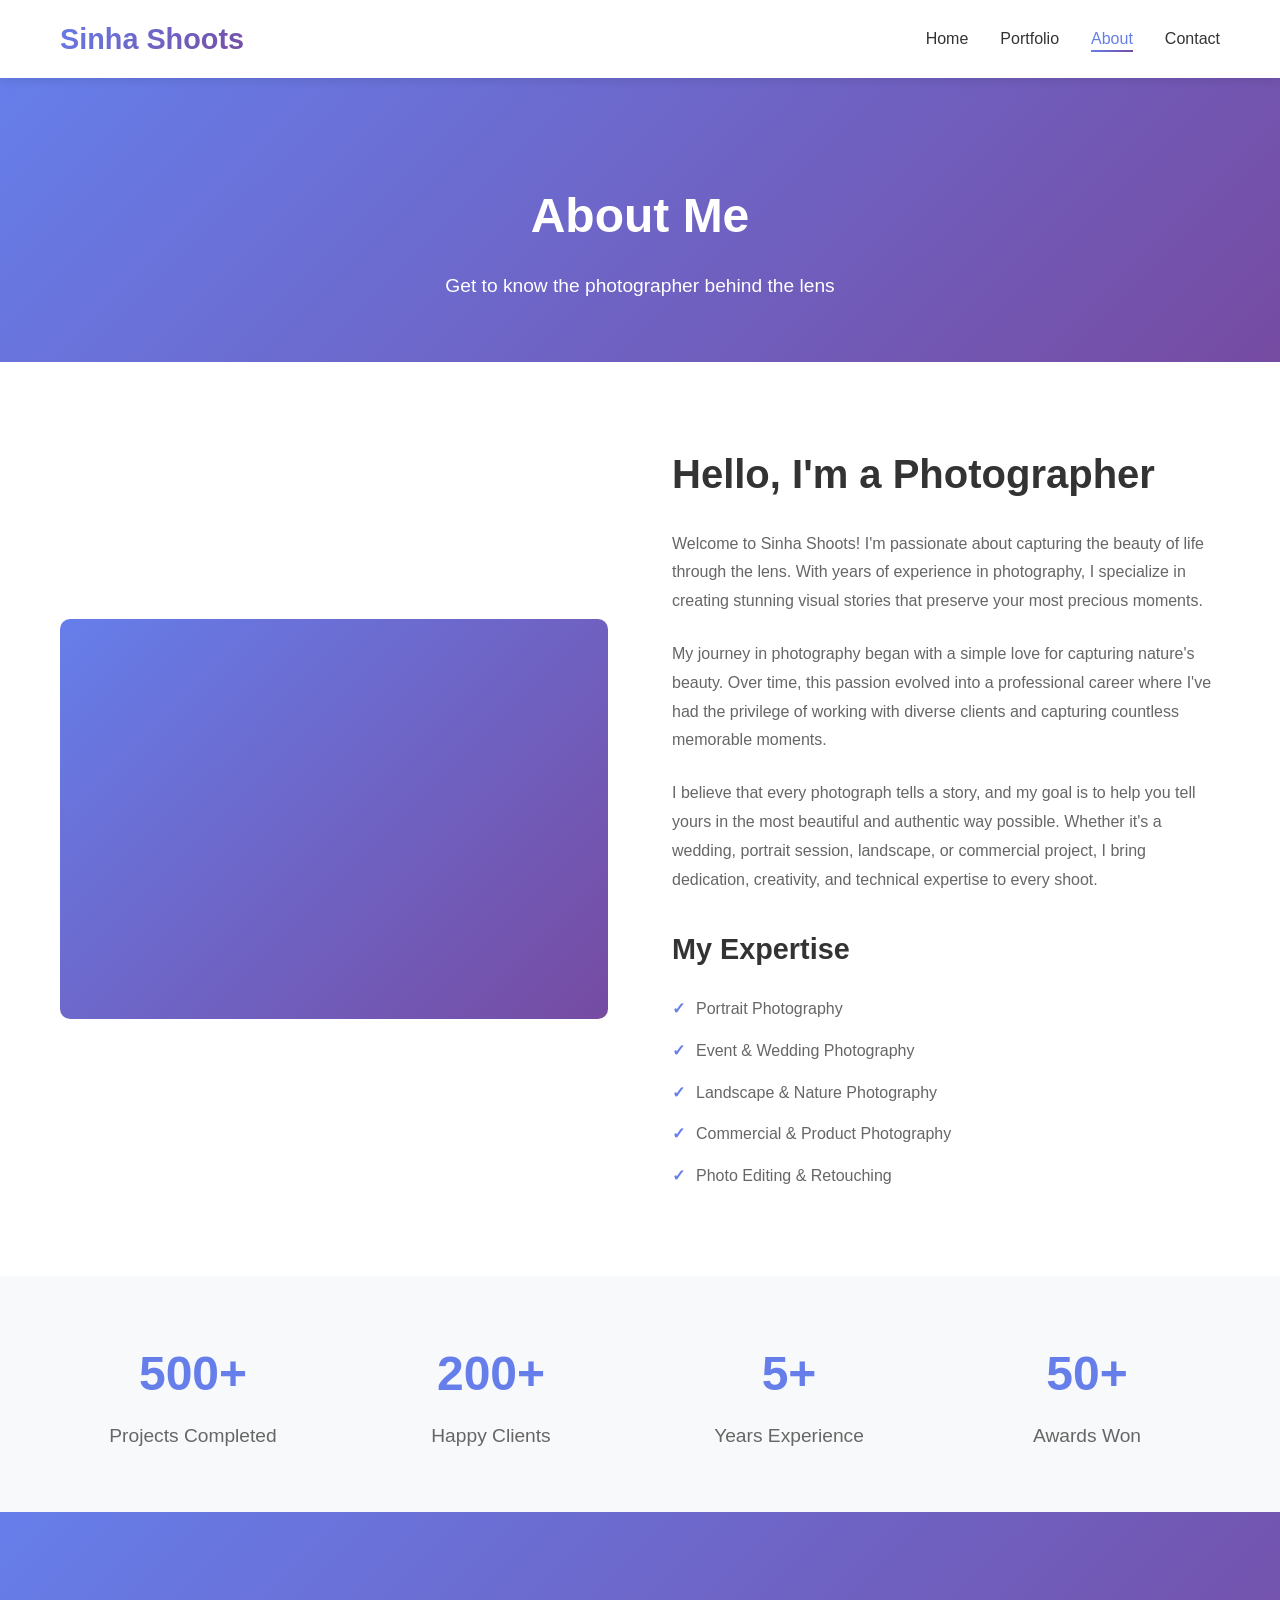
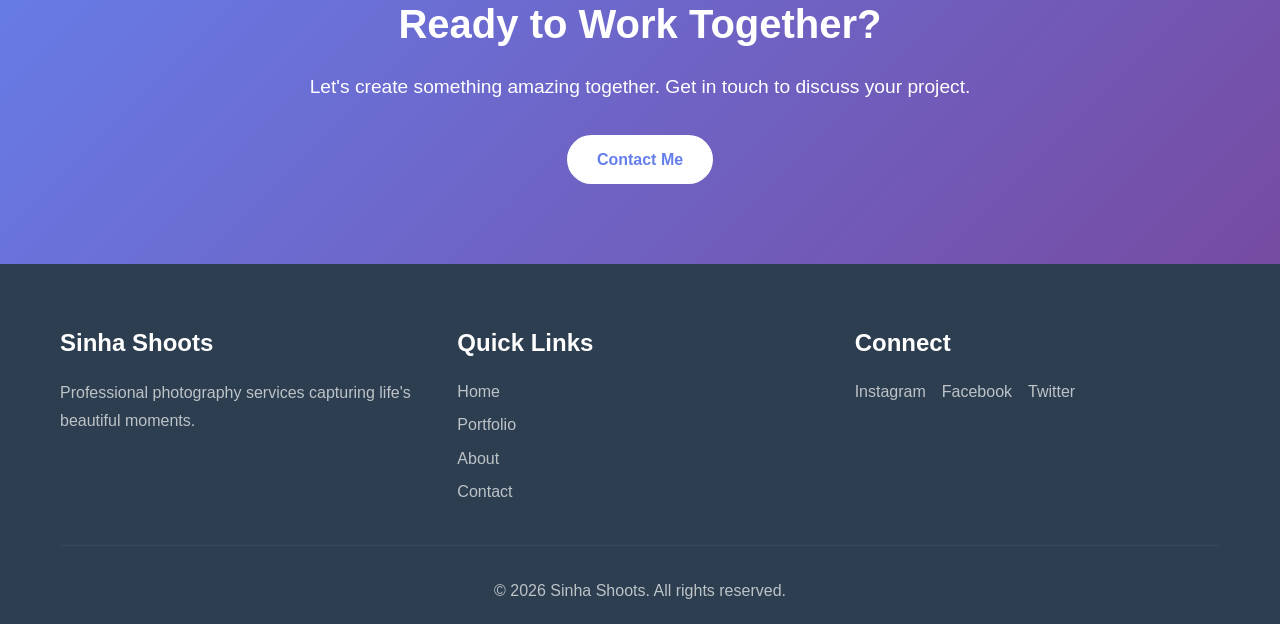
==== about.html @ bf54f77d "Add complete photography portfolio website structure Co-authored-by: Nsinha001 <58053895+Nsinha001@u" ====
<!DOCTYPE html>
<html lang="en">
<head>
    <meta charset="UTF-8">
    <meta name="viewport" content="width=device-width, initial-scale=1.0">
    <title>About - Sinha Shoots</title>
    <link rel="stylesheet" href="css/style.css">
</head>
<body>
    <!-- Navigation -->
    <nav class="navbar">
        <div class="container">
            <div class="logo">
                <h1>Sinha Shoots</h1>
            </div>
            <ul class="nav-menu">
                <li><a href="index.html">Home</a></li>
                <li><a href="portfolio.html">Portfolio</a></li>
                <li><a href="about.html" class="active">About</a></li>
                <li><a href="contact.html">Contact</a></li>
            </ul>
            <div class="hamburger">
                <span class="bar"></span>
                <span class="bar"></span>
                <span class="bar"></span>
            </div>
        </div>
    </nav>

    <!-- Page Header -->
    <section class="page-header">
        <div class="container">
            <h1>About Me</h1>
            <p>Get to know the photographer behind the lens</p>
        </div>
    </section>

    <!-- About Content -->
    <section class="about-content">
        <div class="container">
            <div class="about-grid">
                <div class="about-image">
                    <div class="placeholder-img" style="background: linear-gradient(135deg, #667eea 0%, #764ba2 100%); min-height: 400px;"></div>
                </div>
                <div class="about-text">
                    <h2>Hello, I'm a Photographer</h2>
                    <p>Welcome to Sinha Shoots! I'm passionate about capturing the beauty of life through the lens. With years of experience in photography, I specialize in creating stunning visual stories that preserve your most precious moments.</p>
                    
                    <p>My journey in photography began with a simple love for capturing nature's beauty. Over time, this passion evolved into a professional career where I've had the privilege of working with diverse clients and capturing countless memorable moments.</p>
                    
                    <p>I believe that every photograph tells a story, and my goal is to help you tell yours in the most beautiful and authentic way possible. Whether it's a wedding, portrait session, landscape, or commercial project, I bring dedication, creativity, and technical expertise to every shoot.</p>
                    
                    <div class="skills">
                        <h3>My Expertise</h3>
                        <ul>
                            <li>Portrait Photography</li>
                            <li>Event & Wedding Photography</li>
                            <li>Landscape & Nature Photography</li>
                            <li>Commercial & Product Photography</li>
                            <li>Photo Editing & Retouching</li>
                        </ul>
                    </div>
                </div>
            </div>
        </div>
    </section>

    <!-- Stats Section -->
    <section class="stats-section">
        <div class="container">
            <div class="stats-grid">
                <div class="stat-item">
                    <h3>500+</h3>
                    <p>Projects Completed</p>
                </div>
                <div class="stat-item">
                    <h3>200+</h3>
                    <p>Happy Clients</p>
                </div>
                <div class="stat-item">
                    <h3>5+</h3>
                    <p>Years Experience</p>
                </div>
                <div class="stat-item">
                    <h3>50+</h3>
                    <p>Awards Won</p>
                </div>
            </div>
        </div>
    </section>

    <!-- CTA Section -->
    <section class="cta-section">
        <div class="container">
            <h2>Ready to Work Together?</h2>
            <p>Let's create something amazing together. Get in touch to discuss your project.</p>
            <a href="contact.html" class="btn">Contact Me</a>
        </div>
    </section>

    <!-- Footer -->
    <footer class="footer">
        <div class="container">
            <div class="footer-content">
                <div class="footer-section">
                    <h3>Sinha Shoots</h3>
                    <p>Professional photography services capturing life's beautiful moments.</p>
                </div>
                <div class="footer-section">
                    <h3>Quick Links</h3>
                    <ul>
                        <li><a href="index.html">Home</a></li>
                        <li><a href="portfolio.html">Portfolio</a></li>
                        <li><a href="about.html">About</a></li>
                        <li><a href="contact.html">Contact</a></li>
                    </ul>
                </div>
                <div class="footer-section">
                    <h3>Connect</h3>
                    <div class="social-links">
                        <a href="#" class="social-link">Instagram</a>
                        <a href="#" class="social-link">Facebook</a>
                        <a href="#" class="social-link">Twitter</a>
                    </div>
                </div>
            </div>
            <div class="footer-bottom">
                <p>&copy; 2026 Sinha Shoots. All rights reserved.</p>
            </div>
        </div>
    </footer>

    <script src="js/script.js"></script>
</body>
</html>
---- css/style.css ----
/* Global Styles */
* {
    margin: 0;
    padding: 0;
    box-sizing: border-box;
}

:root {
    --primary-color: #667eea;
    --secondary-color: #764ba2;
    --text-color: #333;
    --text-light: #666;
    --bg-light: #f8f9fa;
    --white: #ffffff;
    --transition: all 0.3s ease;
}

body {
    font-family: 'Segoe UI', Tahoma, Geneva, Verdana, sans-serif;
    line-height: 1.6;
    color: var(--text-color);
    background-color: var(--white);
}

.container {
    max-width: 1200px;
    margin: 0 auto;
    padding: 0 20px;
}

/* Navigation */
.navbar {
    background-color: var(--white);
    box-shadow: 0 2px 10px rgba(0, 0, 0, 0.1);
    position: sticky;
    top: 0;
    z-index: 1000;
}

.navbar .container {
    display: flex;
    justify-content: space-between;
    align-items: center;
    padding: 1rem 20px;
}

.logo h1 {
    font-size: 1.8rem;
    background: linear-gradient(135deg, var(--primary-color), var(--secondary-color));
    -webkit-background-clip: text;
    -webkit-text-fill-color: transparent;
    background-clip: text;
}

.nav-menu {
    display: flex;
    list-style: none;
    gap: 2rem;
}

.nav-menu a {
    text-decoration: none;
    color: var(--text-color);
    font-weight: 500;
    transition: var(--transition);
    position: relative;
}

.nav-menu a:hover,
.nav-menu a.active {
    color: var(--primary-color);
}

.nav-menu a::after {
    content: '';
    position: absolute;
    bottom: -5px;
    left: 0;
    width: 0;
    height: 2px;
    background: linear-gradient(135deg, var(--primary-color), var(--secondary-color));
    transition: var(--transition);
}

.nav-menu a:hover::after,
.nav-menu a.active::after {
    width: 100%;
}

.hamburger {
    display: none;
    flex-direction: column;
    cursor: pointer;
}

.hamburger .bar {
    width: 25px;
    height: 3px;
    background-color: var(--text-color);
    margin: 3px 0;
    transition: var(--transition);
}

/* Hero Section */
.hero {
    height: 90vh;
    background: linear-gradient(135deg, var(--primary-color), var(--secondary-color));
    display: flex;
    align-items: center;
    justify-content: center;
    text-align: center;
    color: var(--white);
    position: relative;
    overflow: hidden;
}

.hero::before {
    content: '';
    position: absolute;
    top: 0;
    left: 0;
    right: 0;
    bottom: 0;
    background: url('data:image/svg+xml,<svg xmlns="http://www.w3.org/2000/svg" viewBox="0 0 1440 320"><path fill="rgba(255,255,255,0.1)" d="M0,96L48,112C96,128,192,160,288,160C384,160,480,128,576,112C672,96,768,96,864,112C960,128,1056,160,1152,160C1248,160,1344,128,1392,112L1440,96L1440,320L1392,320C1344,320,1248,320,1152,320C1056,320,960,320,864,320C768,320,672,320,576,320C480,320,384,320,288,320C192,320,96,320,48,320L0,320Z"></path></svg>') no-repeat bottom;
    background-size: cover;
}

.hero-content {
    position: relative;
    z-index: 1;
}

.hero h2 {
    font-size: 3.5rem;
    margin-bottom: 1rem;
    animation: fadeInUp 1s ease;
}

.hero p {
    font-size: 1.5rem;
    margin-bottom: 2rem;
    animation: fadeInUp 1s ease 0.2s;
    animation-fill-mode: both;
}

@keyframes fadeInUp {
    from {
        opacity: 0;
        transform: translateY(30px);
    }
    to {
        opacity: 1;
        transform: translateY(0);
    }
}

/* Buttons */
.btn {
    display: inline-block;
    padding: 12px 30px;
    background: var(--white);
    color: var(--primary-color);
    text-decoration: none;
    border-radius: 50px;
    font-weight: 600;
    transition: var(--transition);
    border: none;
    cursor: pointer;
    animation: fadeInUp 1s ease 0.4s;
    animation-fill-mode: both;
}

.btn:hover {
    transform: translateY(-3px);
    box-shadow: 0 10px 20px rgba(0, 0, 0, 0.2);
}

/* Section Styles */
section {
    padding: 80px 0;
}

.section-title {
    text-align: center;
    font-size: 2.5rem;
    margin-bottom: 3rem;
    color: var(--text-color);
    position: relative;
    padding-bottom: 1rem;
}

.section-title::after {
    content: '';
    position: absolute;
    bottom: 0;
    left: 50%;
    transform: translateX(-50%);
    width: 80px;
    height: 3px;
    background: linear-gradient(135deg, var(--primary-color), var(--secondary-color));
}

/* Services Section */
.services {
    background-color: var(--bg-light);
}

.services-grid {
    display: grid;
    grid-template-columns: repeat(auto-fit, minmax(250px, 1fr));
    gap: 2rem;
}

.service-card {
    background: var(--white);
    padding: 2rem;
    border-radius: 10px;
    text-align: center;
    transition: var(--transition);
    box-shadow: 0 5px 15px rgba(0, 0, 0, 0.1);
}

.service-card:hover {
    transform: translateY(-10px);
    box-shadow: 0 10px 30px rgba(0, 0, 0, 0.2);
}

.service-icon {
    font-size: 3rem;
    margin-bottom: 1rem;
}

.service-card h3 {
    margin-bottom: 1rem;
    color: var(--text-color);
}

.service-card p {
    color: var(--text-light);
}

/* Gallery Styles */
.gallery-preview,
.gallery-grid {
    display: grid;
    grid-template-columns: repeat(auto-fit, minmax(280px, 1fr));
    gap: 2rem;
}

.gallery-item {
    position: relative;
    overflow: hidden;
    border-radius: 10px;
    cursor: pointer;
    height: 350px;
}

.placeholder-img {
    width: 100%;
    height: 100%;
    transition: var(--transition);
}

.item-overlay {
    position: absolute;
    top: 0;
    left: 0;
    right: 0;
    bottom: 0;
    background: rgba(0, 0, 0, 0.7);
    display: flex;
    flex-direction: column;
    justify-content: center;
    align-items: center;
    opacity: 0;
    transition: var(--transition);
    color: var(--white);
}

.gallery-item:hover .item-overlay {
    opacity: 1;
}

.gallery-item:hover .placeholder-img {
    transform: scale(1.1);
}

.item-overlay h3 {
    font-size: 1.5rem;
    margin-bottom: 0.5rem;
}

.item-overlay p {
    font-size: 1rem;
}

.cta-button {
    text-align: center;
    margin-top: 3rem;
}

/* Filter Buttons */
.filter-section {
    padding: 40px 0 20px;
    background-color: var(--bg-light);
}

.filter-buttons {
    display: flex;
    justify-content: center;
    flex-wrap: wrap;
    gap: 1rem;
}

.filter-btn {
    padding: 10px 25px;
    background: var(--white);
    border: 2px solid var(--primary-color);
    color: var(--primary-color);
    border-radius: 50px;
    cursor: pointer;
    font-weight: 500;
    transition: var(--transition);
}

.filter-btn:hover,
.filter-btn.active {
    background: linear-gradient(135deg, var(--primary-color), var(--secondary-color));
    color: var(--white);
}

.gallery-item.hidden {
    display: none;
}

/* Page Header */
.page-header {
    background: linear-gradient(135deg, var(--primary-color), var(--secondary-color));
    color: var(--white);
    text-align: center;
    padding: 100px 0 60px;
}

.page-header h1 {
    font-size: 3rem;
    margin-bottom: 1rem;
}

.page-header p {
    font-size: 1.2rem;
}

/* About Page */
.about-content {
    padding: 80px 0;
}

.about-grid {
    display: grid;
    grid-template-columns: 1fr 1fr;
    gap: 4rem;
    align-items: center;
}

.about-image .placeholder-img {
    border-radius: 10px;
}

.about-text h2 {
    font-size: 2.5rem;
    margin-bottom: 1.5rem;
    color: var(--text-color);
}

.about-text p {
    margin-bottom: 1.5rem;
    color: var(--text-light);
    line-height: 1.8;
}

.skills {
    margin-top: 2rem;
}

.skills h3 {
    font-size: 1.8rem;
    margin-bottom: 1rem;
    color: var(--text-color);
}

.skills ul {
    list-style: none;
}

.skills ul li {
    padding: 0.5rem 0;
    color: var(--text-light);
    position: relative;
    padding-left: 1.5rem;
}

.skills ul li::before {
    content: '✓';
    position: absolute;
    left: 0;
    color: var(--primary-color);
    font-weight: bold;
}

/* Stats Section */
.stats-section {
    background-color: var(--bg-light);
    padding: 60px 0;
}

.stats-grid {
    display: grid;
    grid-template-columns: repeat(auto-fit, minmax(200px, 1fr));
    gap: 2rem;
    text-align: center;
}

.stat-item h3 {
    font-size: 3rem;
    color: var(--primary-color);
    margin-bottom: 0.5rem;
}

.stat-item p {
    font-size: 1.2rem;
    color: var(--text-light);
}

/* CTA Section */
.cta-section {
    text-align: center;
    background: linear-gradient(135deg, var(--primary-color), var(--secondary-color));
    color: var(--white);
    padding: 80px 0;
}

.cta-section h2 {
    font-size: 2.5rem;
    margin-bottom: 1rem;
}

.cta-section p {
    font-size: 1.2rem;
    margin-bottom: 2rem;
}

.cta-section .btn {
    background: var(--white);
    color: var(--primary-color);
}

/* Contact Page */
.contact-section {
    padding: 80px 0;
}

.contact-grid {
    display: grid;
    grid-template-columns: 1fr 1fr;
    gap: 4rem;
}

.contact-info h2 {
    font-size: 2rem;
    margin-bottom: 1rem;
    color: var(--text-color);
}

.contact-info p {
    color: var(--text-light);
    margin-bottom: 2rem;
    line-height: 1.8;
}

.contact-details {
    margin-bottom: 2rem;
}

.contact-item {
    display: flex;
    align-items: flex-start;
    gap: 1rem;
    margin-bottom: 1.5rem;
}

.contact-icon {
    font-size: 2rem;
}

.contact-item h3 {
    font-size: 1.2rem;
    margin-bottom: 0.3rem;
    color: var(--text-color);
}

.contact-item p {
    color: var(--text-light);
    margin: 0;
}

.social-media {
    margin-top: 2rem;
}

.social-media h3 {
    font-size: 1.5rem;
    margin-bottom: 1rem;
    color: var(--text-color);
}

/* Contact Form */
.contact-form-container h2 {
    font-size: 2rem;
    margin-bottom: 1.5rem;
    color: var(--text-color);
}

.contact-form {
    display: flex;
    flex-direction: column;
}

.form-group {
    margin-bottom: 1.5rem;
}

.form-group label {
    display: block;
    margin-bottom: 0.5rem;
    color: var(--text-color);
    font-weight: 500;
}

.form-group input,
.form-group select,
.form-group textarea {
    width: 100%;
    padding: 12px;
    border: 2px solid #e0e0e0;
    border-radius: 5px;
    font-size: 1rem;
    transition: var(--transition);
    font-family: inherit;
}

.form-group input:focus,
.form-group select:focus,
.form-group textarea:focus {
    outline: none;
    border-color: var(--primary-color);
}

.form-group textarea {
    resize: vertical;
}

.contact-form .btn {
    align-self: flex-start;
    background: linear-gradient(135deg, var(--primary-color), var(--secondary-color));
    color: var(--white);
}

.form-message {
    margin-top: 1rem;
    padding: 1rem;
    border-radius: 5px;
    display: none;
}

.form-message.success {
    background-color: #d4edda;
    color: #155724;
    border: 1px solid #c3e6cb;
    display: block;
}

.form-message.error {
    background-color: #f8d7da;
    color: #721c24;
    border: 1px solid #f5c6cb;
    display: block;
}

/* Footer */
.footer {
    background-color: #2c3e50;
    color: var(--white);
    padding: 60px 0 20px;
}

.footer-content {
    display: grid;
    grid-template-columns: repeat(auto-fit, minmax(250px, 1fr));
    gap: 2rem;
    margin-bottom: 2rem;
}

.footer-section h3 {
    margin-bottom: 1rem;
    font-size: 1.5rem;
}

.footer-section p {
    color: #bdc3c7;
    line-height: 1.8;
}

.footer-section ul {
    list-style: none;
}

.footer-section ul li {
    margin-bottom: 0.5rem;
}

.footer-section ul li a {
    color: #bdc3c7;
    text-decoration: none;
    transition: var(--transition);
}

.footer-section ul li a:hover {
    color: var(--white);
    padding-left: 5px;
}

.social-links {
    display: flex;
    flex-wrap: wrap;
    gap: 1rem;
}

.social-link {
    color: #bdc3c7;
    text-decoration: none;
    transition: var(--transition);
}

.social-link:hover {
    color: var(--white);
}

.footer-bottom {
    text-align: center;
    padding-top: 2rem;
    border-top: 1px solid #34495e;
}

.footer-bottom p {
    color: #bdc3c7;
}

/* Responsive Design */
@media (max-width: 768px) {
    .hamburger {
        display: flex;
    }

    .nav-menu {
        position: fixed;
        left: -100%;
        top: 70px;
        flex-direction: column;
        background-color: var(--white);
        width: 100%;
        text-align: center;
        transition: 0.3s;
        box-shadow: 0 10px 27px rgba(0, 0, 0, 0.05);
        padding: 2rem 0;
    }

    .nav-menu.active {
        left: 0;
    }

    .hero h2 {
        font-size: 2rem;
    }

    .hero p {
        font-size: 1rem;
    }

    .about-grid,
    .contact-grid {
        grid-template-columns: 1fr;
        gap: 2rem;
    }

    .gallery-preview,
    .gallery-grid {
        grid-template-columns: 1fr;
    }

    .stats-grid {
        grid-template-columns: repeat(2, 1fr);
    }

    .page-header h1 {
        font-size: 2rem;
    }

    .section-title {
        font-size: 2rem;
    }
}

@media (max-width: 480px) {
    .hero h2 {
        font-size: 1.5rem;
    }

    .stats-grid {
        grid-template-columns: 1fr;
    }

    .services-grid {
        grid-template-columns: 1fr;
    }
}
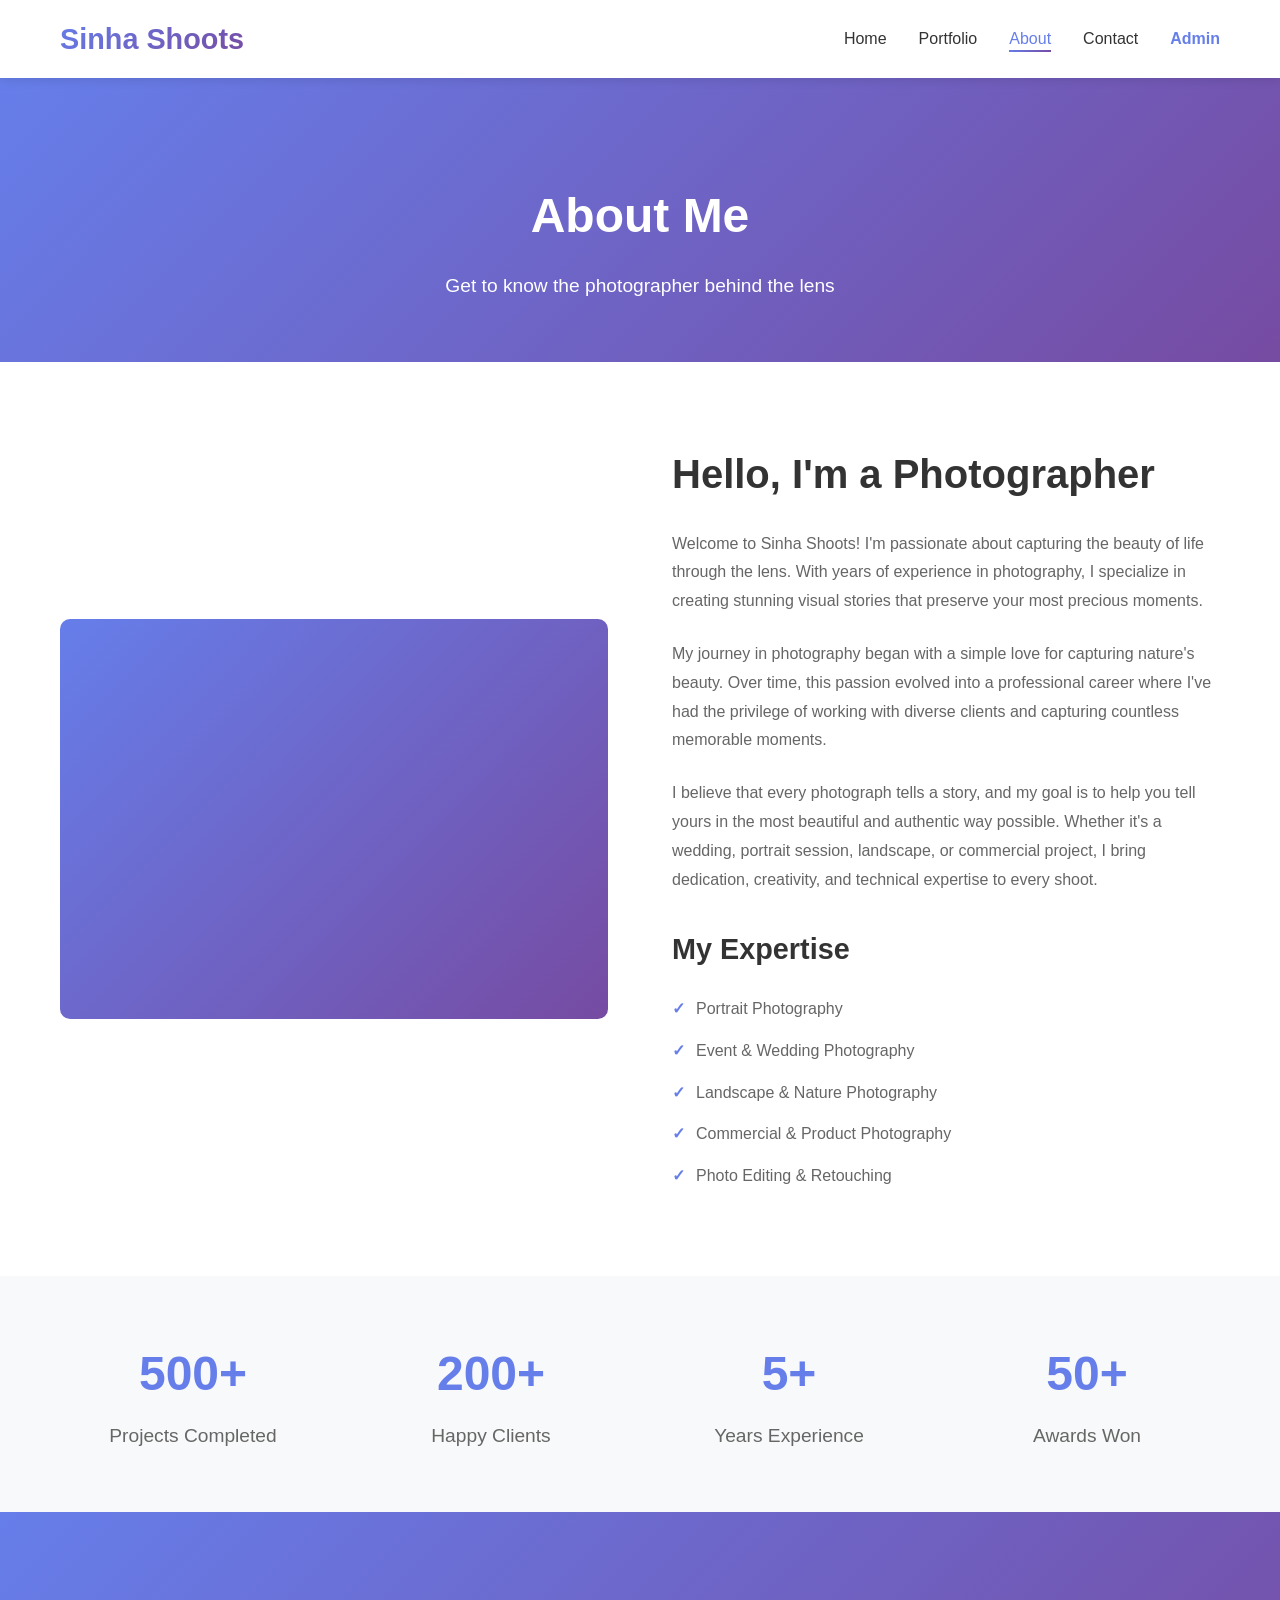
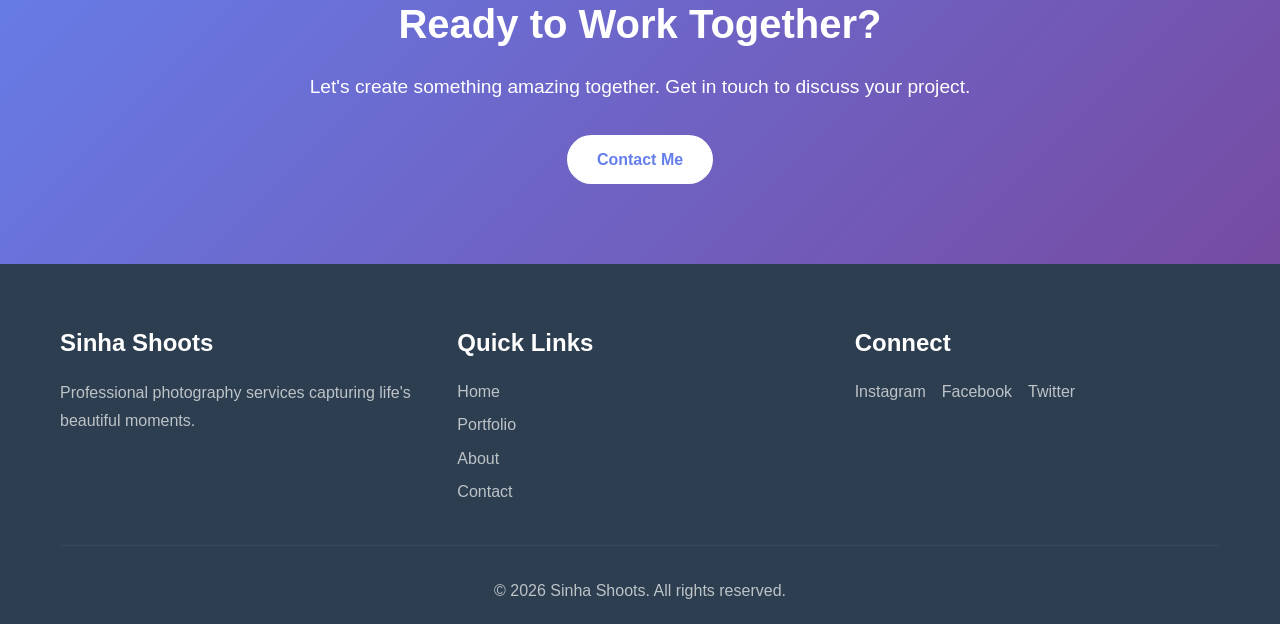
==== commit 851169b2: "Add admin photo upload manager with localStorage integration Co-authored-by: Nsinha001 <58053895+Nsi" ====
--- a/about.html
+++ b/about.html
@@ -18,6 +18,7 @@
                 <li><a href="portfolio.html">Portfolio</a></li>
                 <li><a href="about.html" class="active">About</a></li>
                 <li><a href="contact.html">Contact</a></li>
+                <li><a href="admin.html" class="admin-link">Admin</a></li>
             </ul>
             <div class="hamburger">
                 <span class="bar"></span>
--- a/css/style.css
+++ b/css/style.css
@@ -85,6 +85,11 @@
 .nav-menu a:hover::after,
 .nav-menu a.active::after {
     width: 100%;
+}
+
+.nav-menu a.admin-link {
+    color: var(--primary-color);
+    font-weight: 600;
 }
 
 .hamburger {
@@ -333,6 +338,141 @@
     display: none;
 }
 
+/* Gallery Sections */
+.gallery-section {
+    padding: 80px 0;
+}
+
+.gallery-section.alt-bg {
+    background-color: var(--bg-light);
+}
+
+.gallery-section-title {
+    text-align: center;
+    font-size: 2.5rem;
+    margin-bottom: 1rem;
+    color: var(--text-color);
+}
+
+.gallery-section-desc {
+    text-align: center;
+    font-size: 1.2rem;
+    color: var(--text-light);
+    margin-bottom: 3rem;
+}
+
+/* Watermark on gallery items */
+.watermark {
+    position: absolute;
+    bottom: 10px;
+    right: 10px;
+    color: rgba(255, 255, 255, 0.6);
+    font-size: 0.8rem;
+    font-weight: 600;
+    text-shadow: 2px 2px 4px rgba(0, 0, 0, 0.5);
+    pointer-events: none;
+    z-index: 2;
+}
+
+/* Lightbox Modal */
+.lightbox {
+    display: none;
+    position: fixed;
+    top: 0;
+    left: 0;
+    width: 100%;
+    height: 100%;
+    background-color: rgba(0, 0, 0, 0.95);
+    z-index: 9999;
+    overflow: hidden;
+    user-select: none;
+    -webkit-user-select: none;
+    -moz-user-select: none;
+    -ms-user-select: none;
+}
+
+.lightbox.active {
+    display: flex;
+    justify-content: center;
+    align-items: center;
+}
+
+.lightbox-close {
+    position: absolute;
+    top: 20px;
+    right: 40px;
+    color: white;
+    font-size: 50px;
+    font-weight: bold;
+    cursor: pointer;
+    z-index: 10001;
+    transition: var(--transition);
+}
+
+.lightbox-close:hover {
+    color: #ccc;
+}
+
+.lightbox-content {
+    position: relative;
+    max-width: 90%;
+    max-height: 90%;
+    display: flex;
+    justify-content: center;
+    align-items: center;
+}
+
+.lightbox-img-container {
+    position: relative;
+    max-width: 100%;
+    max-height: 100vh;
+    user-select: none;
+    -webkit-user-select: none;
+    -moz-user-select: none;
+    -ms-user-select: none;
+}
+
+.lightbox-image {
+    max-width: 100%;
+    max-height: 85vh;
+    object-fit: contain;
+    user-select: none;
+    -webkit-user-select: none;
+    -webkit-user-drag: none;
+    -moz-user-select: none;
+    -ms-user-select: none;
+    pointer-events: none;
+}
+
+.lightbox-watermark {
+    position: absolute;
+    top: 50%;
+    left: 50%;
+    transform: translate(-50%, -50%);
+    font-size: 4rem;
+    font-weight: bold;
+    color: rgba(255, 255, 255, 0.2);
+    text-shadow: 2px 2px 4px rgba(0, 0, 0, 0.3);
+    pointer-events: none;
+    z-index: 10000;
+    white-space: nowrap;
+    user-select: none;
+    -webkit-user-select: none;
+    -moz-user-select: none;
+    -ms-user-select: none;
+}
+
+.protection-overlay {
+    position: absolute;
+    top: 0;
+    left: 0;
+    width: 100%;
+    height: 100%;
+    background: transparent;
+    z-index: 9999;
+    cursor: default;
+}
+
 /* Page Header */
 .page-header {
     background: linear-gradient(135deg, var(--primary-color), var(--secondary-color));
@@ -653,6 +793,18 @@
 
 .footer-bottom p {
     color: #bdc3c7;
+}
+
+/* Scroll Animation Classes */
+.animate-on-scroll {
+    opacity: 0;
+    transform: translateY(20px);
+    transition: opacity 0.6s ease, transform 0.6s ease;
+}
+
+.animate-in {
+    opacity: 1;
+    transform: translateY(0);
 }
 
 /* Responsive Design */
